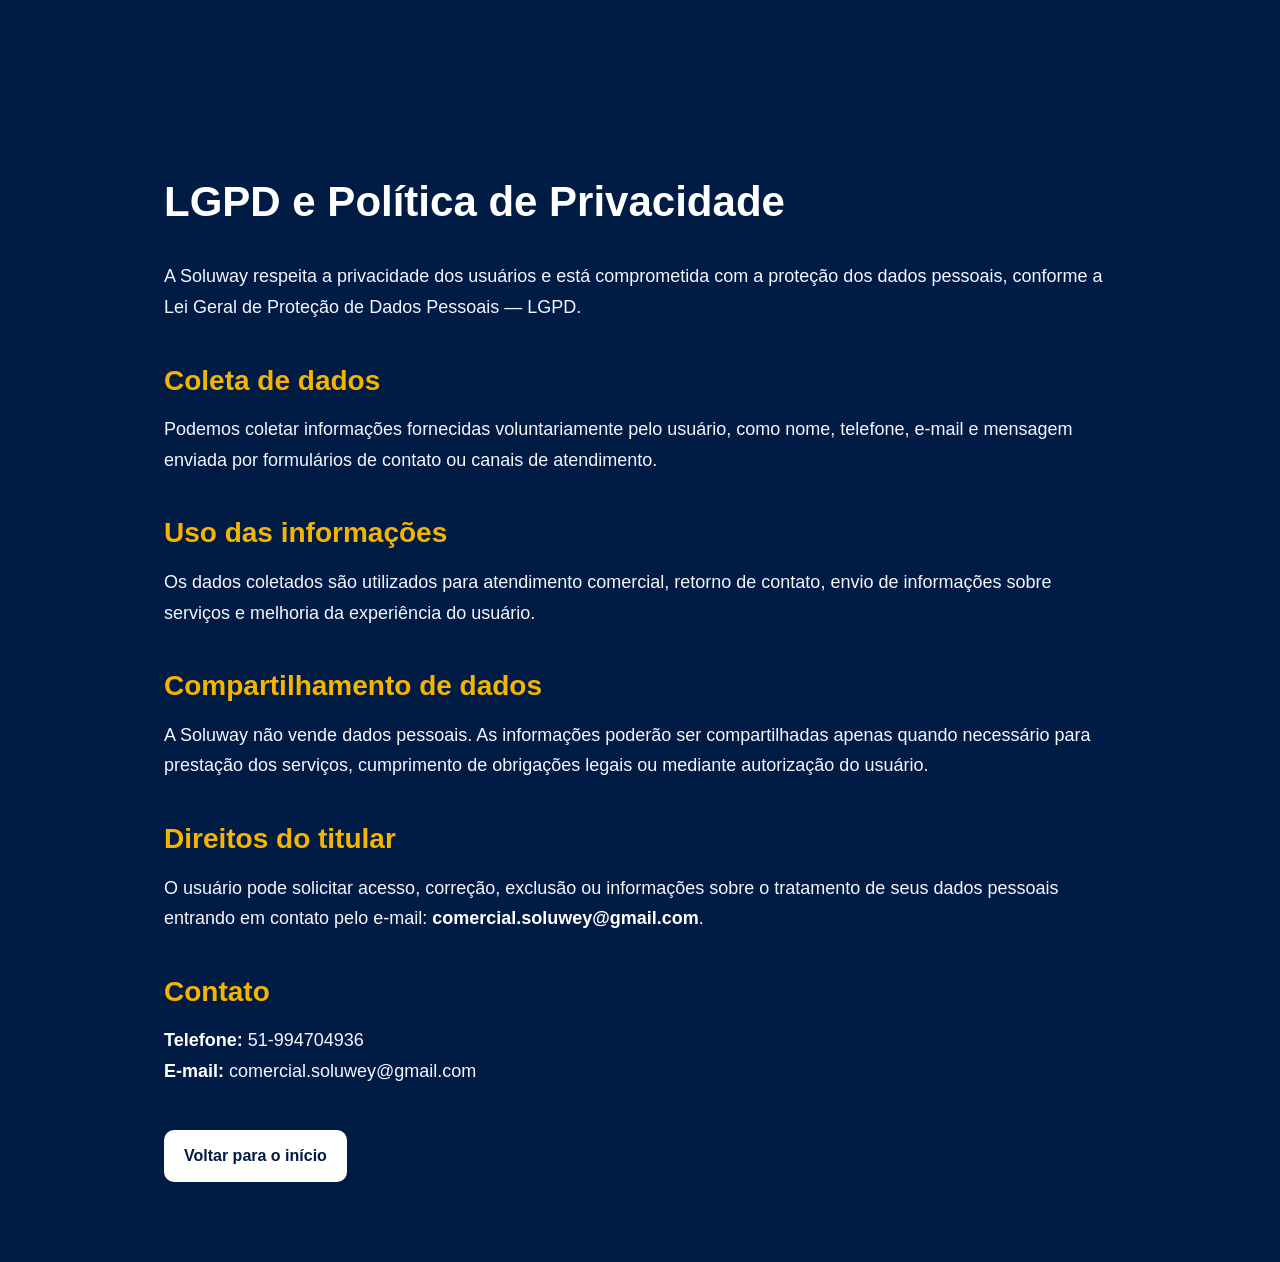
==== lgpd.html @ 5a80c265 "Adiciona LGPD e atualiza contatos" ====
<!DOCTYPE html>
<html lang="pt-BR">
<head>
  <meta charset="UTF-8">
  <meta name="viewport" content="width=device-width, initial-scale=1.0">
  <title>LGPD e Política de Privacidade | Soluway</title>
  <link rel="stylesheet" href="home.css/home.css">
  <style>
  body {
    margin: 0;
    background: #001b44;
    color: #ffffff;
    font-family: Arial, Helvetica, sans-serif;
  }

  .lgpd-page {
    max-width: 1000px;
    margin: 0 auto;
    padding: 80px 24px;
    line-height: 1.7;
  }

  .lgpd-page h1 {
    color: #ffffff;
    font-size: 42px;
    margin-bottom: 24px;
  }

  .lgpd-page h2 {
    color: #f5b400;
    font-size: 28px;
    margin-top: 34px;
    margin-bottom: 10px;
  }

  .lgpd-page p {
    color: #f3f6ff;
    font-size: 18px;
    margin-bottom: 16px;
  }

  .lgpd-page strong {
    color: #ffffff;
  }

  .lgpd-page a {
    display: inline-block;
    margin-top: 28px;
    padding: 12px 20px;
    background: #ffffff;
    color: #001b44;
    text-decoration: none;
    font-weight: 800;
    border-radius: 10px;
  }

  .lgpd-page a:hover {
    background: #f5b400;
    color: #001b44;
  }
</style>
</head>
<body>

  <main class="lgpd-page">
    <section>
      <h1>LGPD e Política de Privacidade</h1>

      <p>
        A Soluway respeita a privacidade dos usuários e está comprometida com a proteção
        dos dados pessoais, conforme a Lei Geral de Proteção de Dados Pessoais — LGPD.
      </p>

      <h2>Coleta de dados</h2>
      <p>
        Podemos coletar informações fornecidas voluntariamente pelo usuário, como nome,
        telefone, e-mail e mensagem enviada por formulários de contato ou canais de atendimento.
      </p>

      <h2>Uso das informações</h2>
      <p>
        Os dados coletados são utilizados para atendimento comercial, retorno de contato,
        envio de informações sobre serviços e melhoria da experiência do usuário.
      </p>

      <h2>Compartilhamento de dados</h2>
      <p>
        A Soluway não vende dados pessoais. As informações poderão ser compartilhadas apenas
        quando necessário para prestação dos serviços, cumprimento de obrigações legais ou
        mediante autorização do usuário.
      </p>

      <h2>Direitos do titular</h2>
      <p>
        O usuário pode solicitar acesso, correção, exclusão ou informações sobre o tratamento
        de seus dados pessoais entrando em contato pelo e-mail:
        <strong>comercial.soluwey@gmail.com</strong>.
      </p>

      <h2>Contato</h2>
      <p>
        <strong>Telefone:</strong> 51-994704936<br>
        <strong>E-mail:</strong> comercial.soluwey@gmail.com
      </p>

      <a href="index.html">Voltar para o início</a>
    </section>
  </main>

</body>
</html>
---- home.css/home.css ----
* {
  margin: 0;
  padding: 0;
  box-sizing: border-box;
}

:root {
  --navy: #001533;
  --navy-2: #001e4d;
  --gold: #f4a300;
  --white: #ffffff;
  --text: #061739;
  --muted: #5f6b82;
  --border: #e5e9f1;
  --blue: #0d6efd;
  --green: #1dbf73;
  --purple: #7c3aed;
  --orange: #f59e0b;
  --header-offset: 86px;
}

html,
body {
  width: 100%;
  overflow-x: hidden;
  scroll-behavior: smooth;
  scroll-padding-top: var(--header-offset, 86px);
}

body {
  font-family: Arial, Helvetica, sans-serif;
  color: var(--text);
  background: #ffffff;
  padding-top: var(--header-offset, 86px);
}

a {
  text-decoration: none;
  color: inherit;
}

img,
video,
iframe {
  max-width: 100%;
}

/* =========================
   HEADER
========================= */

.header {
  position: fixed;
  top: 0;
  left: 0;
  width: 100%;
  z-index: 1000;
  min-height: 86px;
  background: linear-gradient(90deg, #00132f, #001d46);
  color: var(--white);
  display: flex;
  align-items: center;
  justify-content: space-between;
  gap: 28px;
  padding: 0 58px;
}

.brand h1 {
  font-size: 28px;
  font-weight: 900;
  letter-spacing: -1px;
}

.brand span {
  display: block;
  color: var(--gold);
  font-size: 10px;
  font-weight: 900;
  margin-top: 2px;
}

.nav {
  display: flex;
  align-items: center;
  gap: 38px;
  font-size: 16px;
  font-weight: 600;
}

.nav a {
  transition: 0.3s;
}

.nav a:hover,
.nav .active {
  color: var(--gold);
}

.header-button {
  border: 1.5px solid var(--gold);
  color: var(--gold);
  border-radius: 10px;
  padding: 15px 26px;
  font-weight: 800;
  transition: 0.3s;
  white-space: nowrap;
}

.header-button:hover {
  background: var(--gold);
  color: var(--navy);
}

/* =========================
   BOTÃ•ES
========================= */

.primary-button,
.secondary-button {
  display: inline-flex;
  align-items: center;
  justify-content: center;
  gap: 14px;
  border-radius: 8px;
  padding: 15px 23px;
  font-weight: 900;
  transition: 0.3s;
}

.primary-button {
  background: var(--gold);
  color: var(--navy);
}

.primary-button:hover {
  transform: translateY(-3px);
  box-shadow: 0 16px 30px rgba(244, 163, 0, 0.28);
}

.secondary-button {
  color: var(--white);
  border: 1.4px solid rgba(255, 255, 255, 0.75);
}

.secondary-button:hover {
  background: rgba(255, 255, 255, 0.08);
}

/* =========================
   HERO
========================= */

.hero {
  min-height: 600px;
  background: radial-gradient(circle at 80% 20%, #073a78 0%, #001533 45%, #000d26 100%);
  color: var(--white);
  display: grid;
  grid-template-columns: 44% 56%;
  position: relative;
  overflow: hidden;
  padding: 46px 58px 58px;
}

.hero::before {
  content: "";
  position: absolute;
  inset: 0;
  background-image:
    radial-gradient(circle at 5% 80%, rgba(0, 132, 255, 0.22), transparent 28%),
    linear-gradient(120deg, transparent 0%, rgba(255, 255, 255, 0.04) 50%, transparent 100%);
  pointer-events: none;
}

.hero-content {
  position: relative;
  z-index: 2;
  padding-top: 18px;
}

.hero-tag {
  width: fit-content;
  border: 1px solid var(--gold);
  color: var(--gold);
  border-radius: 20px;
  padding: 7px 14px;
  font-size: 12px;
  font-weight: 900;
  margin-bottom: 22px;
}

.hero h2 {
  font-size: 46px;
  line-height: 1.08;
  font-weight: 900;
  letter-spacing: -1.5px;
  margin-bottom: 22px;
}

.hero h2 strong {
  color: var(--gold);
}

.hero p {
  max-width: 560px;
  font-size: 17px;
  line-height: 1.55;
  color: rgba(255, 255, 255, 0.88);
  margin-bottom: 30px;
}

.hero-actions {
  display: flex;
  align-items: center;
  gap: 18px;
}

.hero-visual {
  position: relative;
  z-index: 2;
  min-height: 460px;
}

/* =========================
   DASHBOARD PASSAGENS
========================= */

.sales-panel {
  position: absolute;
  right: 150px;
  top: 30px;
  width: 520px;
  min-height: 330px;
  background: #ffffff;
  color: var(--text);
  border-radius: 18px;
  box-shadow: 0 25px 55px rgba(0, 0, 0, 0.35);
  padding: 24px;
  overflow: hidden;
}

.panel-header {
  display: flex;
  align-items: center;
  justify-content: space-between;
  gap: 16px;
  margin-bottom: 22px;
}

.panel-header strong {
  display: block;
  color: var(--navy);
  font-size: 16px;
  font-weight: 900;
}

.panel-header span {
  display: block;
  margin-top: 4px;
  color: var(--muted);
  font-size: 13px;
}

.status-badge {
  background: rgba(29, 191, 115, 0.14);
  color: var(--green);
  padding: 8px 14px;
  border-radius: 20px;
  font-size: 12px;
  font-weight: 900;
  white-space: nowrap;
}

.sales-metrics {
  display: grid;
  grid-template-columns: repeat(3, 1fr);
  gap: 13px;
  margin-bottom: 18px;
}

.sales-metrics div {
  border: 1px solid var(--border);
  border-radius: 12px;
  padding: 13px;
  background: #f8fbff;
}

.sales-metrics small {
  display: block;
  font-size: 11px;
  color: var(--muted);
  margin-bottom: 6px;
}

.sales-metrics strong {
  display: block;
  font-size: 19px;
  color: var(--navy);
  font-weight: 900;
  margin-bottom: 4px;
}

.sales-metrics span {
  font-size: 11px;
  color: var(--green);
  font-weight: 800;
}

.route-card {
  border: 1px solid var(--border);
  border-radius: 14px;
  padding: 16px;
  background: #ffffff;
  margin-bottom: 16px;
}

.route-title {
  display: flex;
  align-items: center;
  gap: 9px;
  color: var(--navy);
  font-size: 14px;
  font-weight: 900;
  margin-bottom: 12px;
}

.route-title i {
  color: var(--gold);
}

.route-item {
  display: flex;
  align-items: center;
  justify-content: space-between;
  gap: 12px;
  padding: 9px 0;
  border-top: 1px solid #eef1f6;
  font-size: 13px;
}

.route-item span {
  color: var(--text);
}

.route-item strong {
  color: var(--blue);
  white-space: nowrap;
}

.features-row {
  display: grid;
  grid-template-columns: repeat(3, 1fr);
  gap: 11px;
}

.features-row div {
  background: #f4f8ff;
  color: var(--navy);
  border-radius: 10px;
  padding: 10px;
  font-size: 11px;
  font-weight: 800;
  text-align: center;
}

.features-row i {
  display: block;
  color: var(--blue);
  font-size: 17px;
  margin-bottom: 6px;
}

/* =========================
   TELEFONE WHATSAPP
========================= */

.phone-card {
  position: absolute;
  right: -25px;
  top: 145px;
  width: 185px;
  height: 395px;
  padding: 12px 10px 14px;
  background: #f6f0e6;
  border: 6px solid #151515;
  border-radius: 34px;
  box-shadow:
    0 22px 45px rgba(0, 0, 0, 0.38),
    0 0 0 3px #1476ff,
    0 0 28px rgba(13, 110, 253, 0.38);
  overflow: hidden;
  z-index: 4;
}

.phone-card::before {
  content: "";
  position: absolute;
  top: 7px;
  left: 50%;
  transform: translateX(-50%);
  width: 70px;
  height: 15px;
  background: #111;
  border-radius: 0 0 13px 13px;
  z-index: 6;
}

.phone-card::after {
  content: "\f232";
  font-family: "Font Awesome 6 Brands";
  position: absolute;
  right: 13px;
  bottom: 13px;
  width: 25px;
  height: 25px;
  background: #25d366;
  color: #ffffff;
  border-radius: 50%;
  display: flex;
  align-items: center;
  justify-content: center;
  font-size: 13px;
  z-index: 7;
}

.phone-top {
  background: linear-gradient(180deg, #003f9e, #06245a);
  margin: -12px -10px 14px;
  padding: 38px 14px 14px;
  border-radius: 27px 27px 0 0;
  color: #ffffff;
}

.phone-top strong {
  display: block;
  font-size: 12px;
  color: #ffffff;
  font-weight: 900;
}

.phone-top small {
  display: block;
  font-size: 8px;
  color: #4dff9a;
  margin-top: 2px;
}

.phone-message,
.phone-answer {
  color: #061739;
  font-size: 10px;
  line-height: 1.35;
  padding: 12px;
  border-radius: 12px;
  box-shadow: 0 5px 14px rgba(0, 0, 0, 0.06);
}

.phone-message {
  background: #ffffff;
  margin-bottom: 10px;
}

.phone-answer {
  background: #d7ffe0;
  margin-top: 5px;
}

.phone-card button {
  width: 100%;
  border: none;
  background: #ffffff;
  color: #0d6efd;
  padding: 10px 8px;
  margin-bottom: 9px;
  border-radius: 10px;
  font-size: 10px;
  font-weight: 800;
  line-height: 1.15;
  box-shadow: 0 5px 12px rgba(0, 0, 0, 0.08);
  cursor: pointer;
}

.ticket-info {
  display: none;
}

/* =========================
   SOLUÃ‡Ã•ES
========================= */

.solutions {
  background: #ffffff;
  padding: 60px 32px 34px;
}

.section-title {
  text-align: center;
  margin-bottom: 26px;
}

.small-title {
  color: var(--gold);
  font-size: 30px;
  font-weight: 900;
  display: flex;
  justify-content: center;
  align-items: center;
  gap: 14px;
  margin-bottom: 12px;
}

.small-title span {
  width: 42px;
  height: 3px;
  background: var(--gold);
}

.section-title h2 {
  font-size: 31px;
  color: var(--navy);
  font-weight: 900;
}

.solutions-grid {
  max-width: 1160px;
  margin: 0 auto;
  display: grid;
  grid-template-columns: repeat(3, 1fr);
  gap: 16px;
}

.solution-card {
  border: 1px solid var(--border);
  border-radius: 14px;
  padding: 22px;
  min-height: 170px;
  background: #ffffff;
  box-shadow: 0 10px 26px rgba(0, 20, 60, 0.04);
  transition: 0.3s;
  display: grid;
  grid-template-columns: 82px 1fr;
  gap: 18px;
  align-items: center;
}

.solution-card:hover {
  transform: translateY(-5px);
  box-shadow: 0 18px 36px rgba(0, 20, 60, 0.09);
}

.icon,
.custom-icon {
  width: 74px;
  height: 74px;
  border-radius: 50%;
  display: flex;
  align-items: center;
  justify-content: center;
  margin: 0;
  flex-shrink: 0;
}

.custom-icon {
  background: rgba(13, 110, 253, 0.08);
}

.custom-icon img {
  width: 62px;
  height: 62px;
  object-fit: contain;
}

.icon i {
  font-size: 32px;
}

.icon.blue {
  color: var(--blue);
  background: rgba(13, 110, 253, 0.12);
}

.icon.purple {
  color: var(--purple);
  background: rgba(124, 58, 237, 0.12);
}

.icon.green {
  color: var(--green);
  background: rgba(29, 191, 115, 0.12);
}

.icon.orange {
  color: var(--orange);
  background: rgba(245, 158, 11, 0.14);
}

.solution-card h3 {
  font-size: 18px;
  color: var(--navy);
  margin-bottom: 6px;
  font-weight: 900;
  line-height: 1.15;
}

.solution-card h4 {
  font-size: 13.5px;
  line-height: 1.35;
  color: var(--navy);
  margin-bottom: 10px;
}

.solution-card p {
  font-size: 13px;
  line-height: 1.45;
  color: var(--text);
  margin-bottom: 12px;
}

.solution-card a {
  color: var(--blue);
  font-weight: 900;
  font-size: 13px;
}

.solution-card .purple-link {
  color: var(--purple);
}

.solution-card .green-link {
  color: var(--green);
}

.solution-card .orange-link {
  color: var(--orange);
}

/* =========================
   POR QUE ESCOLHER
========================= */

.why-soluway {
  background: #f7f9fc;
  padding: 72px 58px;
}

.why-container {
  max-width: 1160px;
  margin: 0 auto;
  display: grid;
  grid-template-columns: 38% 62%;
  gap: 44px;
  align-items: center;
}

.why-label {
  color: var(--gold);
  font-size: 13px;
  font-weight: 900;
  letter-spacing: 0.5px;
}

.why-left h2 {
  font-size: 38px;
  line-height: 1.12;
  color: var(--navy);
  font-weight: 900;
  margin: 16px 0 18px;
}

.why-left p {
  font-size: 16px;
  line-height: 1.65;
  color: var(--muted);
  margin-bottom: 26px;
}

.why-button {
  display: inline-flex;
  align-items: center;
  gap: 12px;
  background: var(--gold);
  color: var(--navy);
  padding: 15px 22px;
  border-radius: 9px;
  font-weight: 900;
  transition: 0.3s;
}

.why-button:hover {
  transform: translateY(-3px);
  box-shadow: 0 16px 30px rgba(244, 163, 0, 0.25);
}

.why-grid {
  display: grid;
  grid-template-columns: repeat(2, 1fr);
  gap: 20px;
}

.why-card {
  background: #ffffff;
  border: 1px solid var(--border);
  border-radius: 18px;
  padding: 28px;
  box-shadow: 0 12px 30px rgba(0, 20, 60, 0.05);
  transition: 0.3s;
}

.why-card:hover {
  transform: translateY(-5px);
  box-shadow: 0 20px 42px rgba(0, 20, 60, 0.1);
}

.why-icon {
  width: 58px;
  height: 58px;
  border-radius: 16px;
  background: rgba(13, 110, 253, 0.1);
  color: var(--blue);
  display: flex;
  align-items: center;
  justify-content: center;
  font-size: 24px;
  margin-bottom: 18px;
}

.why-card h3 {
  font-size: 19px;
  color: var(--navy);
  margin-bottom: 10px;
  font-weight: 900;
}

.why-card p {
  font-size: 14px;
  line-height: 1.55;
  color: var(--muted);
}

/* =========================
   BENEFÃCIOS
========================= */

.benefits-section {
  background: linear-gradient(90deg, #00112c, #001b45);
  color: #ffffff;
  padding: 32px 58px;
  display: grid;
  grid-template-columns: 22% 78%;
  gap: 30px;
}

.benefits-title span {
  color: var(--gold);
  font-size: 12px;
  font-weight: 900;
}

.benefits-title h2 {
  margin-top: 12px;
  font-size: 28px;
  line-height: 1.15;
}

.benefits-list {
  display: grid;
  grid-template-columns: repeat(4, 1fr);
  gap: 20px;
}

.benefits-list div {
  border-left: 1px solid rgba(255, 255, 255, 0.14);
  padding-left: 24px;
}

.benefits-list i {
  width: 52px;
  height: 52px;
  border: 1px solid rgba(255, 255, 255, 0.55);
  border-radius: 50%;
  display: flex;
  align-items: center;
  justify-content: center;
  margin-bottom: 14px;
  font-size: 20px;
}

.benefits-list h3 {
  margin-bottom: 8px;
  font-size: 17px;
}

.benefits-list p {
  font-size: 13px;
  line-height: 1.5;
  color: rgba(255, 255, 255, 0.82);
}

/* =========================
   CTA
========================= */

.cta {
  max-width: 1020px;
  margin: 28px auto;
  border: 1px solid var(--border);
  border-radius: 18px;
  padding: 28px 42px;
  display: grid;
  grid-template-columns: 190px 1fr 260px;
  gap: 28px;
  align-items: center;
  background: #ffffff;
  box-shadow: 0 12px 32px rgba(0, 20, 60, 0.05);
}

.cta-illustration {
  width: 150px;
  height: 150px;
  background: #eef6ff;
  border-radius: 50%;
  display: flex;
  align-items: center;
  justify-content: center;
  color: var(--blue);
  font-size: 54px;
}

.cta h2 {
  font-size: 28px;
  color: var(--navy);
  line-height: 1.15;
  margin-bottom: 12px;
}

.cta p {
  font-size: 15px;
  line-height: 1.55;
  margin-bottom: 18px;
}

.cta-list {
  list-style: none;
}

.cta-list li {
  margin-bottom: 13px;
  font-size: 15px;
}

.cta-list i {
  margin-right: 8px;
  color: var(--blue);
}

/* =========================
   FOOTER
========================= */

.footer {
  background: linear-gradient(90deg, #00112c, #001b45);
  color: #ffffff;
  padding: 34px 58px;
  display: grid;
  grid-template-columns: 1.4fr 1fr 1.2fr 1.2fr;
  gap: 42px;
}

.footer h2 {
  font-size: 28px;
}

.footer span {
  display: block;
  color: var(--gold);
  font-size: 10px;
  font-weight: 900;
  margin-bottom: 18px;
}

.footer h3 {
  font-size: 16px;
  margin-bottom: 16px;
}

.footer p,
.footer a {
  display: block;
  font-size: 14px;
  line-height: 1.7;
  color: rgba(255, 255, 255, 0.82);
  margin-bottom: 7px;
}

.socials {
  display: flex;
  gap: 12px;
  margin-top: 18px;
}

.socials i {
  width: 32px;
  height: 32px;
  background: #ffffff;
  color: var(--navy);
  border-radius: 50%;
  display: flex;
  align-items: center;
  justify-content: center;
}

/* =========================
   RESPONSIVO
========================= */

@media (max-width: 1200px) {
  .header {
    padding: 0 32px;
  }

  .hero {
    grid-template-columns: 42% 58%;
    padding: 42px 32px 58px;
  }

  .sales-panel {
    right: 95px;
    width: 470px;
  }

  .phone-card {
    right: -5px;
    width: 165px;
    height: 370px;
  }
}

@media (max-width: 950px) {
  :root {
    --header-offset: 180px;
  }

  .header {
    height: auto;
    padding: 18px 24px;
    flex-direction: column;
    gap: 14px;
    text-align: center;
  }

  .nav {
    flex-wrap: wrap;
    justify-content: center;
    gap: 20px;
  }

  .hero {
    grid-template-columns: 1fr;
    padding: 42px 24px 70px;
    text-align: center;
  }

  .hero-content {
    padding-top: 0;
  }

  .hero-tag,
  .hero p {
    margin-left: auto;
    margin-right: auto;
  }

  .hero-actions {
    justify-content: center;
  }

  .hero-visual {
    min-height: 660px;
    margin-top: 40px;
  }

  .sales-panel {
    position: relative;
    top: 0;
    right: auto;
    width: 100%;
    max-width: 620px;
    margin: 0 auto;
  }

  .phone-card {
    position: absolute;
    left: 50%;
    right: auto;
    top: 300px;
    transform: translateX(-50%);
    width: 175px;
    height: 380px;
  }

  .solutions-grid {
    grid-template-columns: repeat(2, 1fr);
  }

  .why-container {
    grid-template-columns: 1fr;
  }

  .why-left {
    text-align: center;
  }

  .why-grid {
    grid-template-columns: 1fr;
  }

  .benefits-section {
    grid-template-columns: 1fr;
  }

  .benefits-list {
    grid-template-columns: repeat(2, 1fr);
  }

  .cta {
    grid-template-columns: 1fr;
    text-align: center;
    margin: 30px 24px;
  }

  .cta-illustration {
    margin: 0 auto;
  }

  .footer {
    grid-template-columns: repeat(2, 1fr);
  }
}

@media (max-width: 600px) {
  :root {
    --header-offset: 170px;
  }

  .header {
    padding: 16px 18px;
  }

  .brand h1 {
    font-size: 25px;
  }

  .nav {
    gap: 14px;
    font-size: 14px;
  }

  .header-button {
    width: 100%;
    max-width: 260px;
    padding: 12px 20px;
    text-align: center;
  }

  .hero {
    padding: 34px 18px 52px;
    min-height: auto;
  }

  .hero-tag {
    font-size: 10px;
    text-align: center;
  }

  .hero h2 {
    font-size: 32px;
    line-height: 1.12;
    letter-spacing: -0.8px;
  }

  .hero p {
    font-size: 15px;
  }

  .hero-actions {
    flex-direction: column;
    align-items: stretch;
  }

  .primary-button,
  .secondary-button {
    width: 100%;
    padding: 14px 18px;
    font-size: 14px;
  }

  .hero-visual {
    min-height: auto;
    margin-top: 34px;
  }

  .sales-panel {
    position: relative;
    width: 100%;
    padding: 18px;
    border-radius: 16px;
    min-height: auto;
  }

  .panel-header {
    flex-direction: column;
    align-items: flex-start;
    gap: 12px;
    text-align: left;
  }

  .sales-metrics {
    grid-template-columns: 1fr;
  }

  .route-item {
    align-items: flex-start;
  }

  .route-item span {
    max-width: 70%;
  }

  .features-row {
    grid-template-columns: 1fr;
  }

  .phone-card {
    position: relative;
    inset: auto;
    transform: none;
    width: 210px;
    height: 410px;
    margin: 28px auto 0;
  }

  .solutions {
    padding: 52px 18px 34px;
  }

  .section-title h2 {
    font-size: 26px;
  }

  .small-title {
    font-size: 11px;
    gap: 10px;
  }

  .solutions-grid {
    grid-template-columns: 1fr;
  }

  .solution-card {
    grid-template-columns: 1fr;
    text-align: center;
    padding: 24px 18px;
  }

  .icon,
  .custom-icon {
    margin: 0 auto;
  }

  .why-soluway {
    padding: 52px 18px;
  }

  .why-container {
    text-align: center;
  }

  .why-left h2 {
    font-size: 30px;
  }

  .benefits-section {
    padding: 42px 18px;
  }

  .benefits-list {
    grid-template-columns: 1fr;
  }

  .benefits-list div {
    border-left: none;
    padding-left: 0;
  }

  .cta {
    grid-template-columns: 1fr;
    margin: 28px 18px;
    padding: 28px 20px;
    text-align: center;
  }

  .cta-illustration {
    margin: 0 auto;
  }

  .footer {
    grid-template-columns: 1fr;
    padding: 34px 22px;
    text-align: center;
  }

  .socials {
    justify-content: center;
  }
}

.produto-em-breve {
  cursor: pointer;
}

.produto-em-breve .mensagem-produto {
  display: none;
  margin-top: 16px;
  margin-bottom: 16px;
  background: #f3ecff;
  color: #7c3aed;
  border: 1px solid rgba(124, 58, 237, 0.25);
  padding: 12px 16px;
  border-radius: 14px;
  font-size: 15px;
  font-weight: 700;
  line-height: 1.4;
}

.produto-em-breve.mostrar-aviso .mensagem-produto {
  display: block;
}

.produto-bloqueado {
  border: none;
  background: none;
  padding: 0;
  color: #7c3aed;
  font: inherit;
  font-weight: 800;
  cursor: pointer;
}

.lgpd-link {
  color: #ffffff;
  font-weight: 800;
  text-decoration: none;
  display: inline-block;
  margin-top: 18px;
  opacity: 1;
}

.lgpd-link:hover {
  color: #ffffff;
  text-decoration: underline;
}
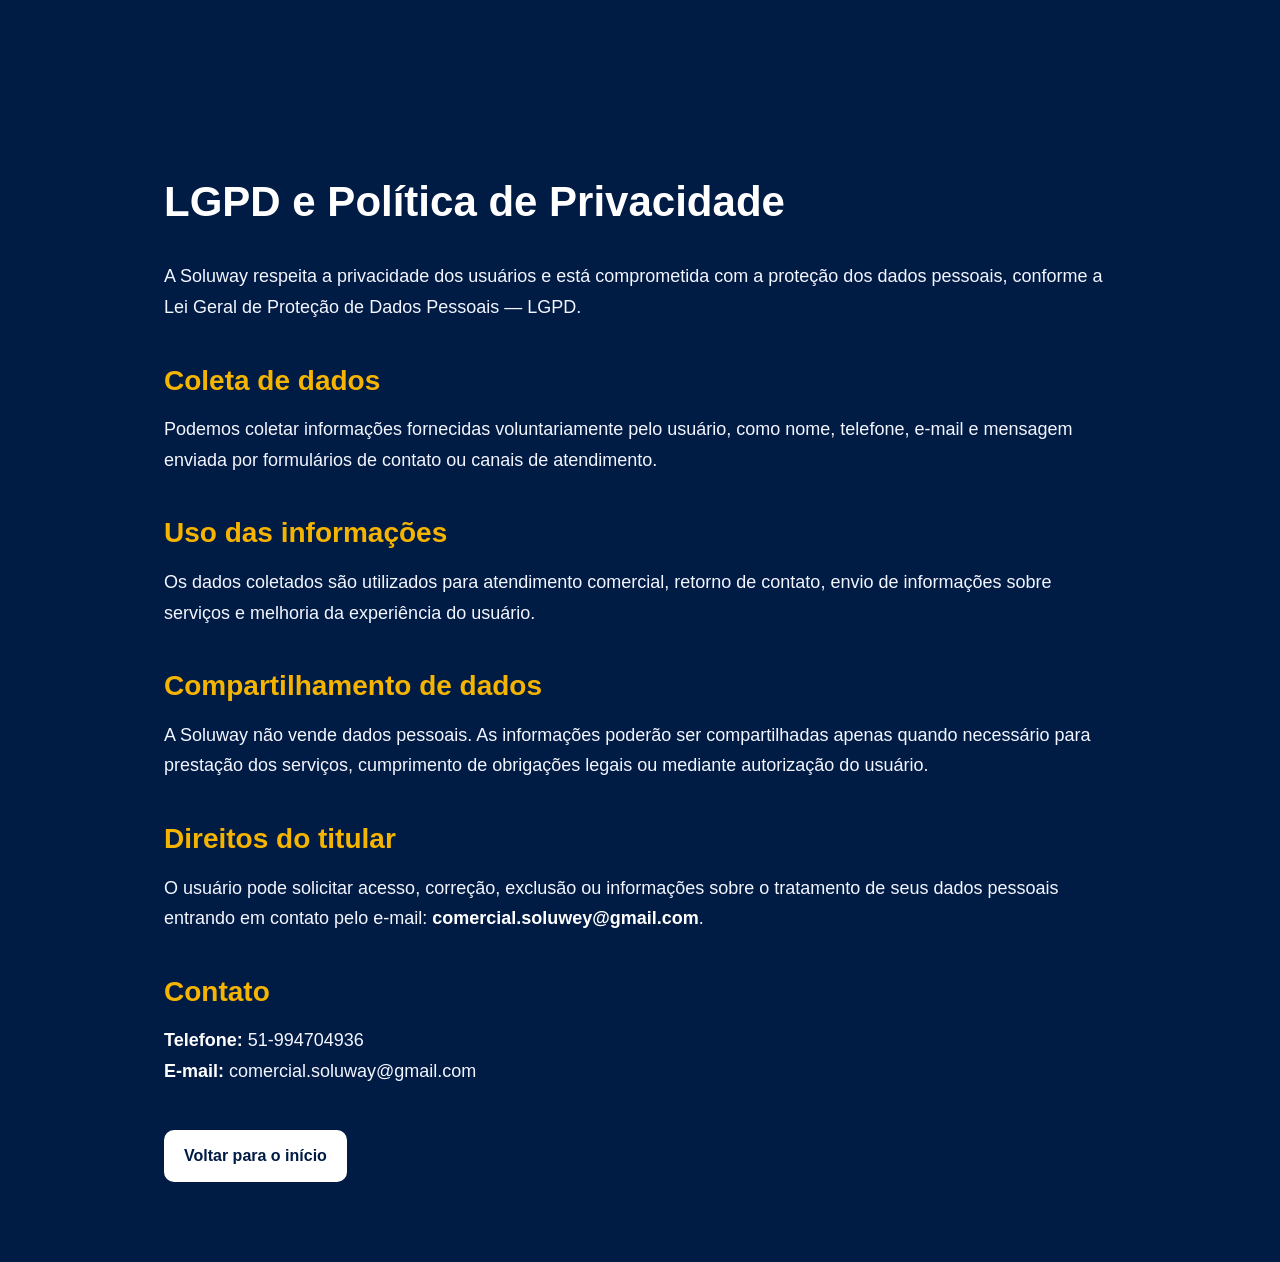
==== commit adead87a: "Ajusta cards de solucoes e pagina LGPD" ====
--- a/lgpd.html
+++ b/lgpd.html
@@ -100,7 +100,7 @@
       <h2>Contato</h2>
       <p>
         <strong>Telefone:</strong> 51-994704936<br>
-        <strong>E-mail:</strong> comercial.soluwey@gmail.com
+        <strong>E-mail:</strong> comercial.soluway@gmail.com
       </p>
 
       <a href="index.html">Voltar para o início</a>
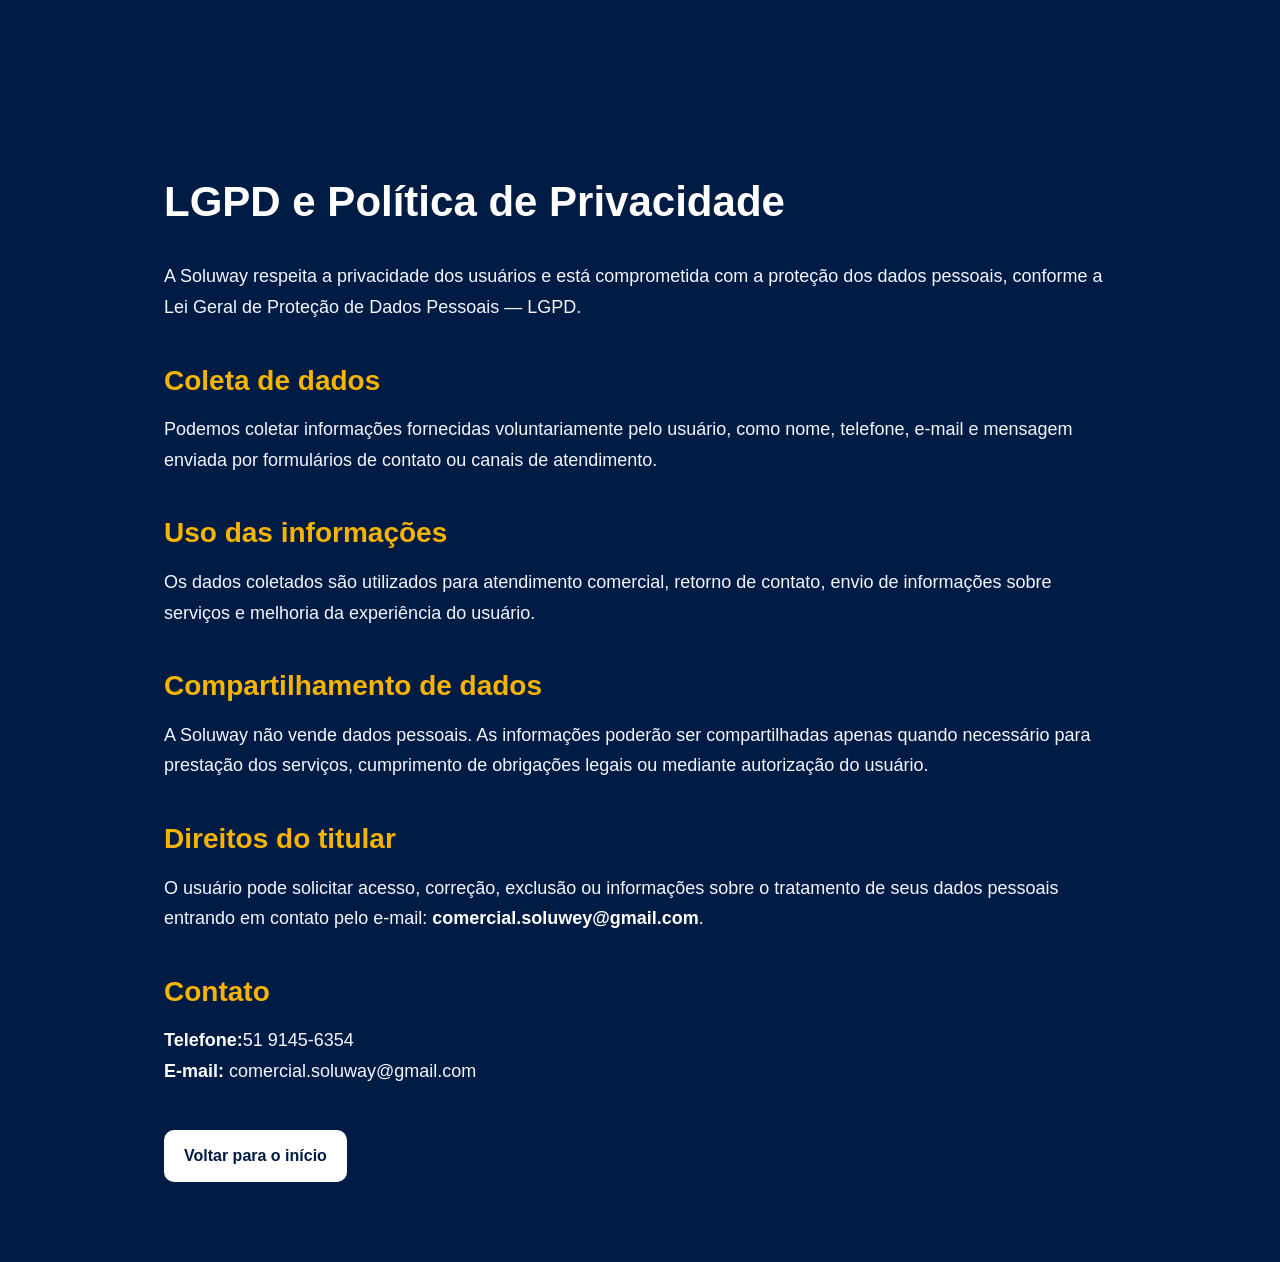
==== commit 751dfaef: "atualiza numero de WhatsApp da Soluway" ====
--- a/lgpd.html
+++ b/lgpd.html
@@ -99,7 +99,7 @@
 
       <h2>Contato</h2>
       <p>
-        <strong>Telefone:</strong> 51-994704936<br>
+        <strong>Telefone:</strong>51 9145-6354<br>
         <strong>E-mail:</strong> comercial.soluway@gmail.com
       </p>
 
--- a/home.css/home.css
+++ b/home.css/home.css
@@ -1257,4 +1257,18 @@
 .lgpd-link:hover {
   color: #ffffff;
   text-decoration: underline;
+}
+.footer-bottom {
+  width: 100%;
+  margin-top: 50px;
+  padding-top: 24px;
+  border-top: 1px solid rgba(255, 255, 255, 0.18);
+  text-align: center;
+  color: #ffffff;
+  font-size: 14px;
+  opacity: 0.85;
+}
+
+.footer-bottom p {
+  margin: 4px 0;
 }
